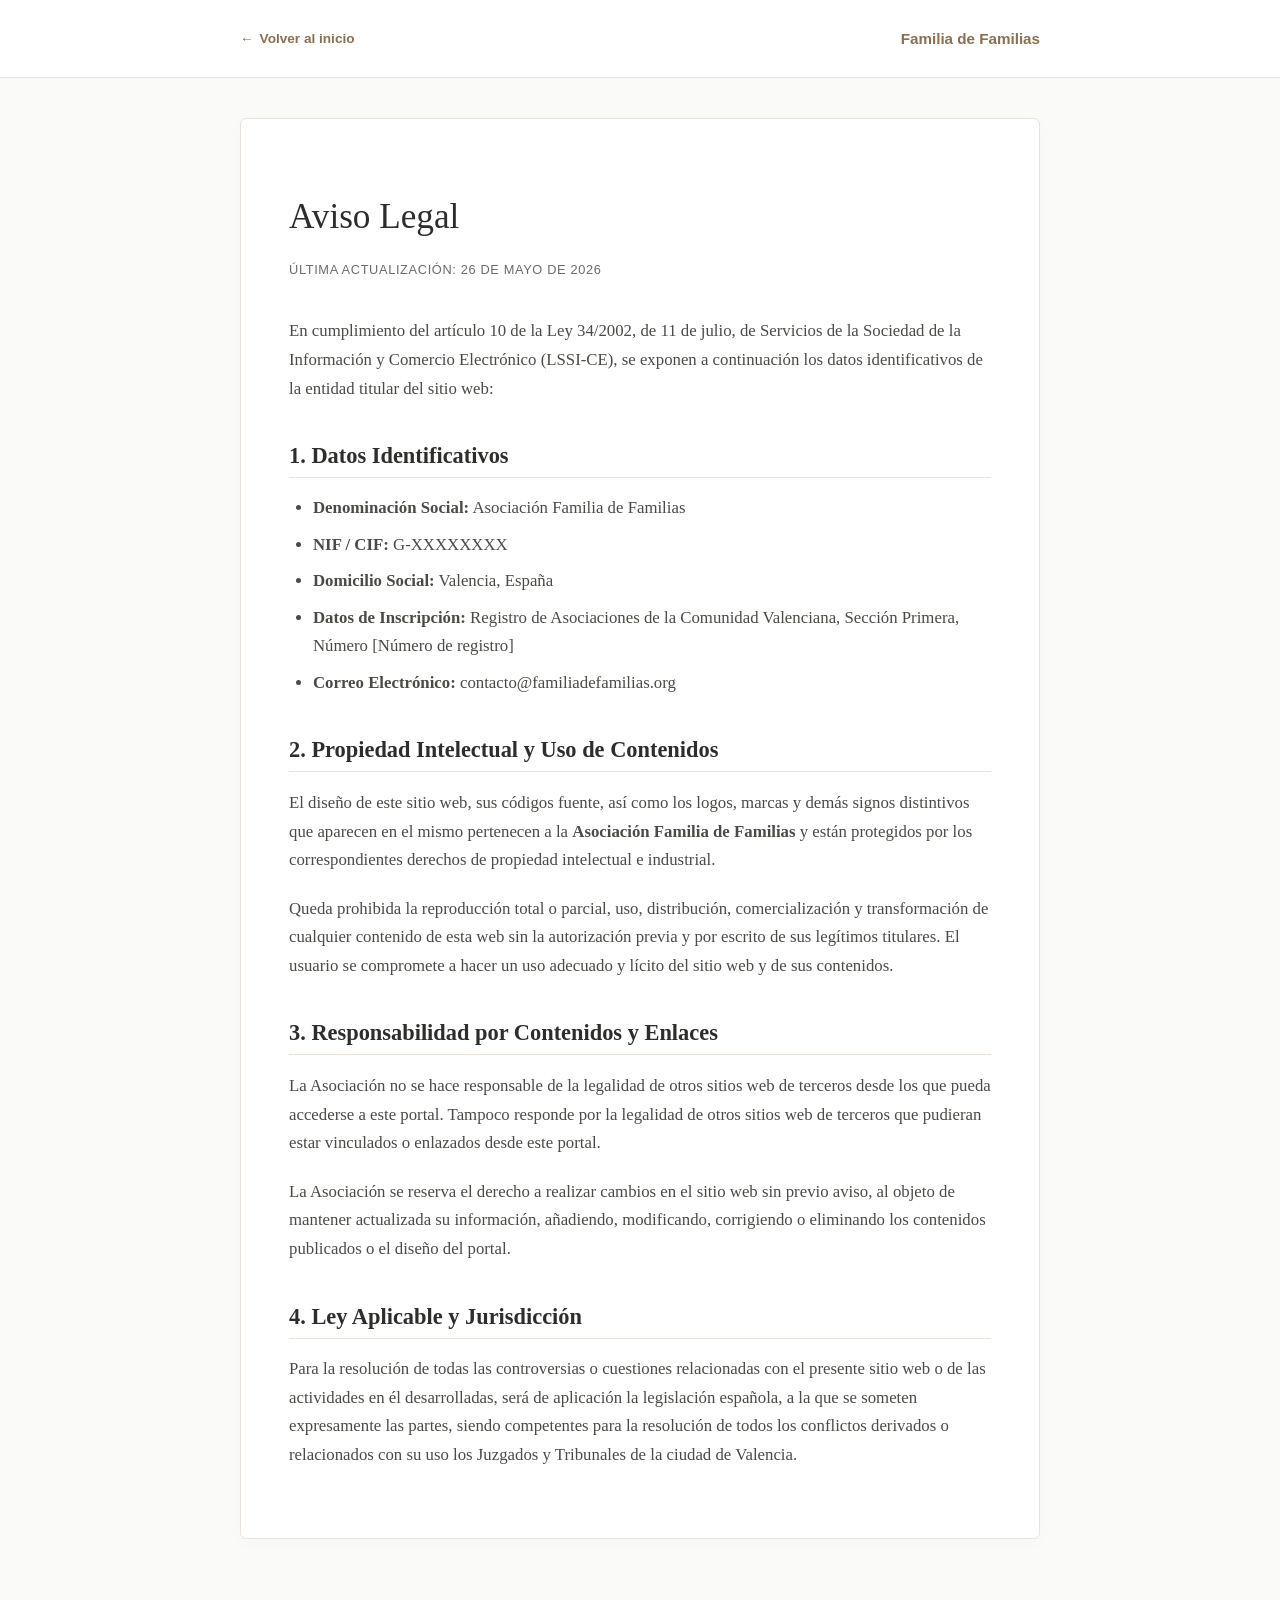
==== aviso-legal.html @ d3eb5811 "feat: implementar politicas de privacidad, aviso legal, cookies y banner RGPD/LSSI-CE" ====
<!DOCTYPE html>
<html lang="es">
<head>
    <meta charset="UTF-8">
    <meta name="viewport" content="width=device-width, initial-scale=1.0">
    <title>Aviso Legal - Familia de Familias</title>
    <link rel="stylesheet" href="css/legal.css">
    <style>
        body {
            font-family: 'Georgia', 'Times New Roman', serif;
            margin: 0;
            padding: 0;
            background: var(--bg);
            color: var(--text);
        }
    </style>
</head>
<body class="legal-page">

<header class="legal-header">
    <div class="legal-header-inner">
        <a href="index.html" class="legal-back-link">
            <span>&larr;</span> Volver al inicio
        </a>
        <div style="font-family: -apple-system, sans-serif; font-size: 0.95rem; font-weight: 700; color: var(--accent);">
            Familia de Familias
        </div>
    </div>
</header>

<main class="legal-content-container">
    <article class="legal-content-card">
        <h1>Aviso Legal</h1>
        <div class="last-update">Última actualización: 26 de mayo de 2026</div>

        <p>En cumplimiento del artículo 10 de la Ley 34/2002, de 11 de julio, de Servicios de la Sociedad de la Información y Comercio Electrónico (LSSI-CE), se exponen a continuación los datos identificativos de la entidad titular del sitio web:</p>

        <h2>1. Datos Identificativos</h2>
        <ul>
            <li><strong>Denominación Social:</strong> Asociación Familia de Familias</li>
            <li><strong>NIF / CIF:</strong> G-XXXXXXXX</li>
            <li><strong>Domicilio Social:</strong> Valencia, España</li>
            <li><strong>Datos de Inscripción:</strong> Registro de Asociaciones de la Comunidad Valenciana, Sección Primera, Número [Número de registro]</li>
            <li><strong>Correo Electrónico:</strong> contacto@familiadefamilias.org</li>
        </ul>

        <h2>2. Propiedad Intelectual y Uso de Contenidos</h2>
        <p>El diseño de este sitio web, sus códigos fuente, así como los logos, marcas y demás signos distintivos que aparecen en el mismo pertenecen a la <strong>Asociación Familia de Familias</strong> y están protegidos por los correspondientes derechos de propiedad intelectual e industrial.</p>
        <p>Queda prohibida la reproducción total o parcial, uso, distribución, comercialización y transformación de cualquier contenido de esta web sin la autorización previa y por escrito de sus legítimos titulares. El usuario se compromete a hacer un uso adecuado y lícito del sitio web y de sus contenidos.</p>

        <h2>3. Responsabilidad por Contenidos y Enlaces</h2>
        <p>La Asociación no se hace responsable de la legalidad de otros sitios web de terceros desde los que pueda accederse a este portal. Tampoco responde por la legalidad de otros sitios web de terceros que pudieran estar vinculados o enlazados desde este portal.</p>
        <p>La Asociación se reserva el derecho a realizar cambios en el sitio web sin previo aviso, al objeto de mantener actualizada su información, añadiendo, modificando, corrigiendo o eliminando los contenidos publicados o el diseño del portal.</p>

        <h2>4. Ley Aplicable y Jurisdicción</h2>
        <p>Para la resolución de todas las controversias o cuestiones relacionadas con el presente sitio web o de las actividades en él desarrolladas, será de aplicación la legislación española, a la que se someten expresamente las partes, siendo competentes para la resolución de todos los conflictos derivados o relacionados con su uso los Juzgados y Tribunales de la ciudad de Valencia.</p>
    </article>
</main>

</body>
</html>
---- css/legal.css ----
/* CSS Modular para Banner de Cookies, Modal de Configuración y Páginas Legales */

:root {
    /* Variables de la web principal */
    --bg: #fafaf8;
    --text: #2d2d2b;
    --muted: #6b6b67;
    --accent: #8b6f4e;
    --accent-light: #f0ebe3;
    --border: #e8e4dd;
    --white: #ffffff;
    --radius: 6px;

    /* Variables específicas del consentimiento */
    --legal-overlay: rgba(45, 45, 43, 0.5);
    --legal-shadow: 0 12px 40px rgba(139, 111, 78, 0.12);
    --legal-transition: all 0.3s cubic-bezier(0.25, 0.8, 0.25, 1);
}

/* ==========================================================================
   1. Banner de Cookies (Glassmorphism & Micro-animations)
   ========================================================================== */
#cookie-banner {
    position: fixed;
    bottom: 24px;
    right: 24px;
    max-width: 420px;
    width: calc(100% - 48px);
    background: rgba(255, 255, 255, 0.9);
    backdrop-filter: blur(16px);
    -webkit-backdrop-filter: blur(16px);
    border: 1px solid rgba(232, 228, 221, 0.8);
    border-radius: 12px;
    padding: 24px;
    box-shadow: var(--legal-shadow);
    z-index: 9999;
    transform: translateY(100px);
    opacity: 0;
    transition: var(--legal-transition);
    display: none; /* Se activa mediante JS */
}

#cookie-banner.show {
    display: block;
    transform: translateY(0);
    opacity: 1;
}

#cookie-banner h3 {
    font-family: 'Georgia', serif;
    font-size: 1.15rem;
    color: var(--text);
    margin-bottom: 10px;
    font-weight: 600;
}

#cookie-banner p {
    font-family: -apple-system, BlinkMacSystemFont, 'Segoe UI', Roboto, sans-serif;
    font-size: 0.85rem;
    color: var(--muted);
    line-height: 1.5;
    margin-bottom: 18px;
}

#cookie-banner p a {
    color: var(--accent);
    text-decoration: underline;
    transition: color 0.2s;
}

#cookie-banner p a:hover {
    color: var(--text);
}

/* Contenedor de Botones */
.cookie-buttons {
    display: flex;
    flex-wrap: wrap;
    gap: 8px;
}

.cookie-btn {
    flex: 1;
    min-width: 100px;
    padding: 10px 14px;
    border-radius: 6px;
    font-family: -apple-system, BlinkMacSystemFont, sans-serif;
    font-size: 0.8rem;
    font-weight: 600;
    text-align: center;
    cursor: pointer;
    transition: var(--legal-transition);
    border: 1px solid transparent;
}

.cookie-btn-primary {
    background: var(--accent);
    color: var(--white);
}

.cookie-btn-primary:hover {
    background: #7a5f3e;
    transform: translateY(-1px);
}

.cookie-btn-secondary {
    background: var(--accent-light);
    color: var(--accent);
    border: 1px solid var(--border);
}

.cookie-btn-secondary:hover {
    background: var(--border);
    color: var(--text);
    transform: translateY(-1px);
}

.cookie-btn-text {
    background: transparent;
    color: var(--muted);
    border: 1px solid var(--border);
    flex: 1 1 100%; /* Ocupa fila completa si es necesario */
}

.cookie-btn-text:hover {
    background: rgba(232, 228, 221, 0.3);
    color: var(--text);
}

/* ==========================================================================
   2. Modal de Configuración (Personalización Granular)
   ========================================================================== */
#cookie-modal {
    position: fixed;
    top: 0;
    left: 0;
    width: 100%;
    height: 100%;
    background: var(--legal-overlay);
    backdrop-filter: blur(8px);
    -webkit-backdrop-filter: blur(8px);
    z-index: 10000;
    display: flex;
    align-items: center;
    justify-content: center;
    opacity: 0;
    pointer-events: none;
    transition: opacity 0.3s ease;
}

#cookie-modal.show {
    opacity: 1;
    pointer-events: auto;
}

.cookie-modal-card {
    background: var(--white);
    border: 1px solid var(--border);
    border-radius: 16px;
    width: 90%;
    max-width: 520px;
    padding: 32px;
    box-shadow: 0 20px 50px rgba(0, 0, 0, 0.15);
    transform: scale(0.9);
    transition: transform 0.3s cubic-bezier(0.25, 0.8, 0.25, 1);
}

#cookie-modal.show .cookie-modal-card {
    transform: scale(1);
}

.cookie-modal-header {
    display: flex;
    justify-content: space-between;
    align-items: center;
    border-bottom: 1px solid var(--border);
    padding-bottom: 16px;
    margin-bottom: 20px;
}

.cookie-modal-header h3 {
    font-family: 'Georgia', serif;
    font-size: 1.3rem;
    color: var(--text);
}

.cookie-modal-close {
    background: none;
    border: none;
    font-size: 1.5rem;
    cursor: pointer;
    color: var(--muted);
    transition: color 0.2s;
    line-height: 1;
}

.cookie-modal-close:hover {
    color: var(--text);
}

.cookie-modal-body {
    max-height: 350px;
    overflow-y: auto;
    margin-bottom: 24px;
    padding-right: 8px;
}

/* Scrollbar personalizado para el modal */
.cookie-modal-body::-webkit-scrollbar {
    width: 6px;
}
.cookie-modal-body::-webkit-scrollbar-track {
    background: var(--bg);
}
.cookie-modal-body::-webkit-scrollbar-thumb {
    background: var(--border);
    border-radius: 3px;
}

/* Fila de Opción de Cookies */
.cookie-option-row {
    display: flex;
    justify-content: space-between;
    align-items: flex-start;
    padding: 16px 0;
    border-bottom: 1px dashed var(--border);
}

.cookie-option-row:last-child {
    border-bottom: none;
}

.cookie-option-info {
    max-width: 80%;
}

.cookie-option-info h4 {
    font-family: -apple-system, BlinkMacSystemFont, sans-serif;
    font-size: 0.95rem;
    color: var(--text);
    margin-bottom: 4px;
    font-weight: 600;
}

.cookie-option-info p {
    font-family: -apple-system, BlinkMacSystemFont, sans-serif;
    font-size: 0.8rem;
    color: var(--muted);
    line-height: 1.4;
    margin: 0;
}

/* Interruptor Deslizante (Toggle Switch) */
.cookie-switch {
    position: relative;
    display: inline-block;
    width: 44px;
    height: 24px;
}

.cookie-switch input {
    opacity: 0;
    width: 0;
    height: 0;
}

.cookie-slider {
    position: absolute;
    cursor: pointer;
    top: 0;
    left: 0;
    right: 0;
    bottom: 0;
    background-color: var(--border);
    transition: .3s;
    border-radius: 24px;
}

.cookie-slider:before {
    position: absolute;
    content: "";
    height: 18px;
    width: 18px;
    left: 3px;
    bottom: 3px;
    background-color: var(--white);
    transition: .3s;
    border-radius: 50%;
    box-shadow: 0 1px 3px rgba(0,0,0,0.1);
}

.cookie-switch input:checked + .cookie-slider {
    background-color: var(--accent);
}

.cookie-switch input:checked + .cookie-slider:before {
    transform: translateX(20px);
}

.cookie-switch input:disabled + .cookie-slider {
    background-color: #e2dfda;
    cursor: not-allowed;
}

.cookie-switch input:disabled + .cookie-slider:before {
    background-color: #b5b1a9;
}

/* Footer del modal */
.cookie-modal-footer {
    display: flex;
    justify-content: flex-end;
    gap: 12px;
}

/* ==========================================================================
   3. Estilos Generales para las Páginas Legales
   ========================================================================== */
.legal-page {
    background-color: var(--bg);
    min-height: 100vh;
    display: flex;
    flex-direction: column;
}

.legal-header {
    border-bottom: 1px solid var(--border);
    padding: 30px 2rem;
    background: var(--white);
    position: sticky;
    top: 0;
    z-index: 100;
}

.legal-header-inner {
    max-width: 800px;
    margin: 0 auto;
    display: flex;
    justify-content: space-between;
    align-items: center;
}

.legal-back-link {
    font-family: -apple-system, BlinkMacSystemFont, sans-serif;
    font-size: 0.85rem;
    color: var(--accent);
    text-decoration: none;
    font-weight: 600;
    display: flex;
    align-items: center;
    gap: 6px;
    transition: color 0.2s;
}

.legal-back-link:hover {
    color: var(--text);
}

.legal-content-container {
    max-width: 800px;
    margin: 40px auto 80px;
    padding: 0 2rem;
    flex-grow: 1;
}

.legal-content-card {
    background: var(--white);
    border: 1px solid var(--border);
    border-radius: var(--radius);
    padding: 48px;
    box-shadow: 0 4px 20px rgba(0, 0, 0, 0.02);
}

.legal-content-card h1 {
    font-family: 'Georgia', serif;
    font-size: 2.2rem;
    line-height: 1.2;
    color: var(--text);
    margin-bottom: 1.5rem;
    font-weight: 400;
}

.legal-content-card .last-update {
    font-family: -apple-system, BlinkMacSystemFont, sans-serif;
    font-size: 0.8rem;
    color: var(--muted);
    margin-bottom: 2.5rem;
    text-transform: uppercase;
    letter-spacing: 0.05em;
}

.legal-content-card h2 {
    font-family: 'Georgia', serif;
    font-size: 1.4rem;
    margin-top: 2.5rem;
    margin-bottom: 1rem;
    color: var(--text);
    border-bottom: 1px solid var(--border);
    padding-bottom: 8px;
}

.legal-content-card h3 {
    font-family: -apple-system, BlinkMacSystemFont, sans-serif;
    font-size: 1.05rem;
    font-weight: 600;
    margin-top: 1.5rem;
    margin-bottom: 0.5rem;
    color: var(--text);
}

.legal-content-card p {
    font-family: 'Georgia', serif;
    font-size: 1.05rem;
    line-height: 1.7;
    color: #4a4a46;
    margin-bottom: 1.25rem;
}

.legal-content-card ul, .legal-content-card ol {
    margin-bottom: 1.5rem;
    padding-left: 1.5rem;
}

.legal-content-card li {
    font-family: 'Georgia', serif;
    font-size: 1.05rem;
    line-height: 1.7;
    color: #4a4a46;
    margin-bottom: 0.5rem;
}

.legal-table {
    width: 100%;
    border-collapse: collapse;
    margin: 1.5rem 0;
    font-size: 0.9rem;
}

.legal-table th, .legal-table td {
    border: 1px solid var(--border);
    padding: 12px;
    text-align: left;
}

.legal-table th {
    background-color: var(--bg);
    color: var(--text);
    font-weight: 600;
}

/* Ajustes responsivos */
@media (max-width: 768px) {
    #cookie-banner {
        bottom: 0;
        right: 0;
        width: 100%;
        max-width: 100%;
        border-radius: 12px 12px 0 0;
        border-left: none;
        border-right: none;
        border-bottom: none;
        padding: 20px;
    }

    .cookie-btn {
        flex: 1 1 calc(50% - 4px);
    }

    .cookie-btn-text {
        flex: 1 1 100%;
    }

    .cookie-modal-card {
        padding: 20px;
        width: 95%;
    }

    .legal-content-card {
        padding: 24px;
    }

    .legal-content-card h1 {
        font-size: 1.75rem;
    }
}

/* Enlaces del Footer */
.footer-links {
    margin-top: 1.5rem;
    display: flex;
    justify-content: center;
    gap: 1.5rem;
    flex-wrap: wrap;
}

.footer-links a {
    color: var(--muted);
    text-decoration: none;
    font-size: 0.78rem;
    font-weight: 500;
    transition: color 0.2s ease, transform 0.2s ease;
    font-family: -apple-system, BlinkMacSystemFont, 'Segoe UI', sans-serif;
    display: inline-block;
}

.footer-links a:hover {
    color: var(--text);
    transform: translateY(-1px);
}
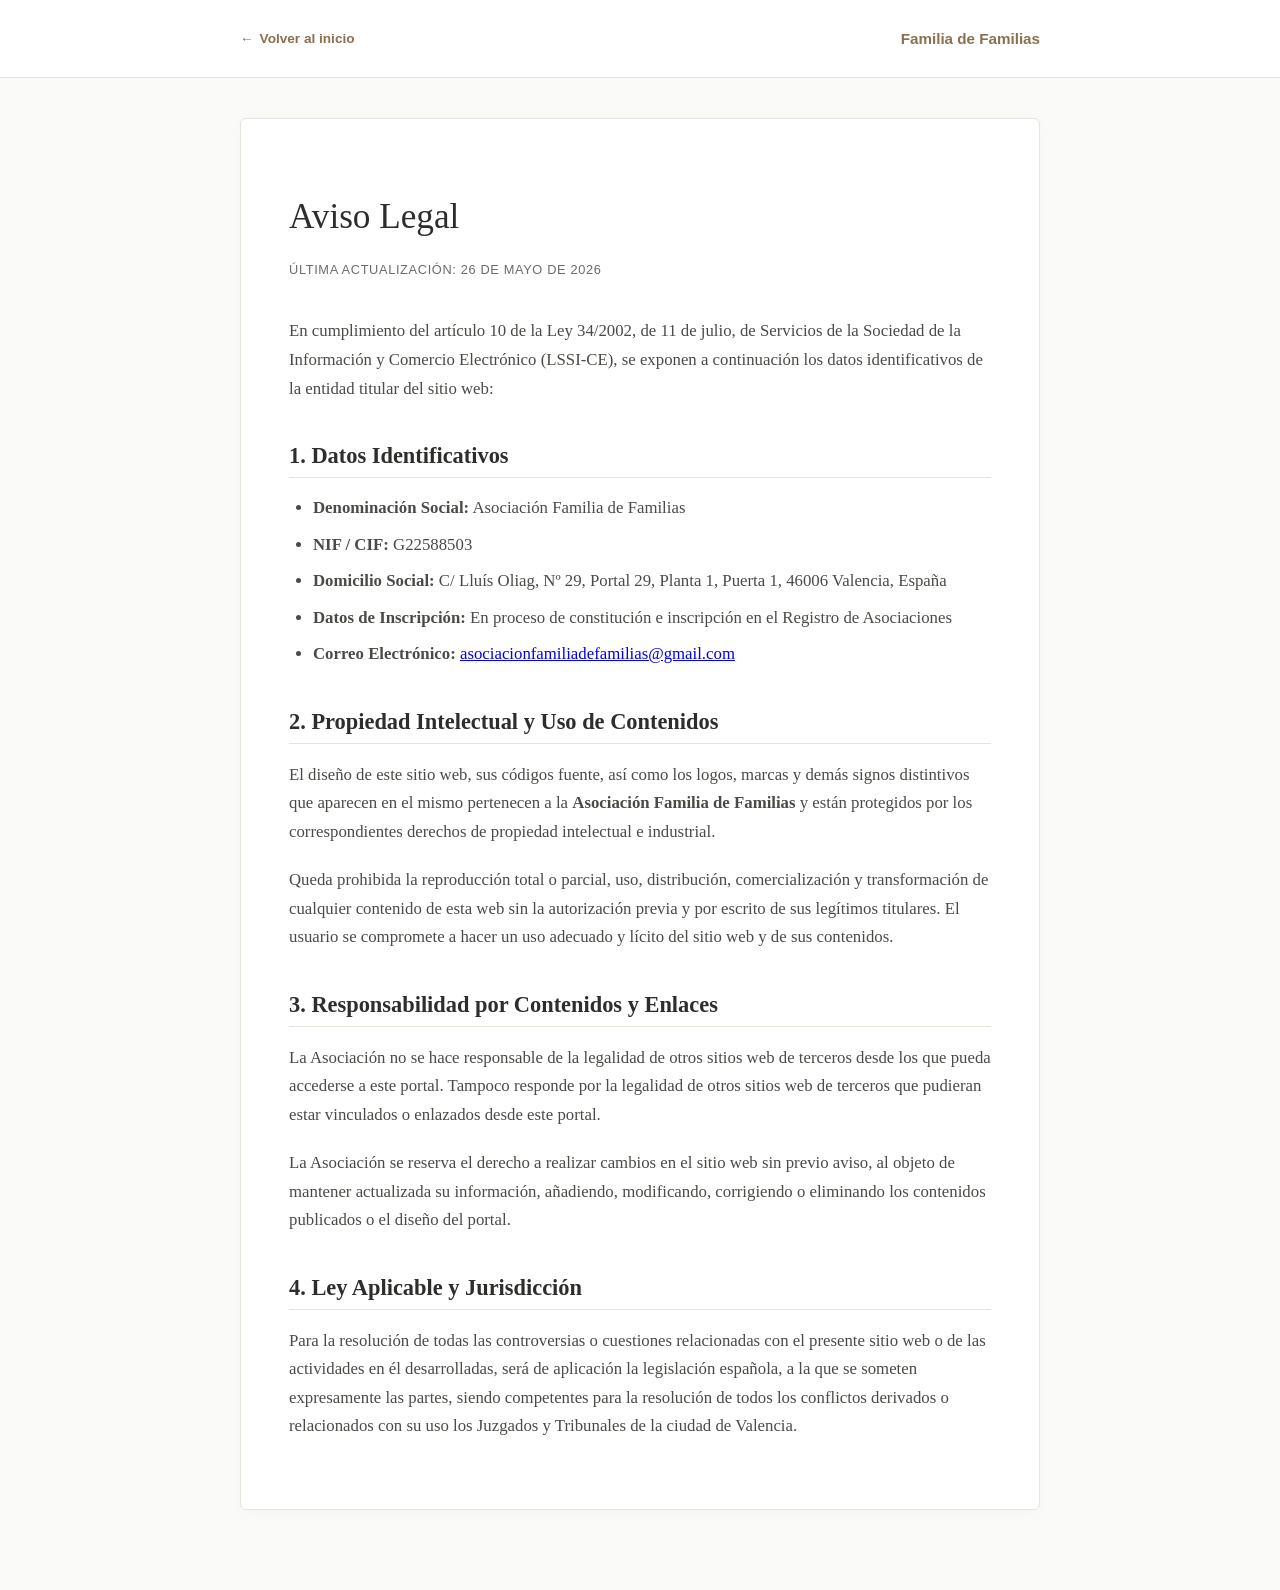
==== commit 6968545c: "feat: actualizar datos de identificacion fiscal y email real de la Asociacion" ====
--- a/aviso-legal.html
+++ b/aviso-legal.html
@@ -38,10 +38,10 @@
         <h2>1. Datos Identificativos</h2>
         <ul>
             <li><strong>Denominación Social:</strong> Asociación Familia de Familias</li>
-            <li><strong>NIF / CIF:</strong> G-XXXXXXXX</li>
-            <li><strong>Domicilio Social:</strong> Valencia, España</li>
-            <li><strong>Datos de Inscripción:</strong> Registro de Asociaciones de la Comunidad Valenciana, Sección Primera, Número [Número de registro]</li>
-            <li><strong>Correo Electrónico:</strong> contacto@familiadefamilias.org</li>
+            <li><strong>NIF / CIF:</strong> G22588503</li>
+            <li><strong>Domicilio Social:</strong> C/ Lluís Oliag, Nº 29, Portal 29, Planta 1, Puerta 1, 46006 Valencia, España</li>
+            <li><strong>Datos de Inscripción:</strong> En proceso de constitución e inscripción en el Registro de Asociaciones</li>
+            <li><strong>Correo Electrónico:</strong> <a href="mailto:asociacionfamiliadefamilias@gmail.com">asociacionfamiliadefamilias@gmail.com</a></li>
         </ul>
 
         <h2>2. Propiedad Intelectual y Uso de Contenidos</h2>
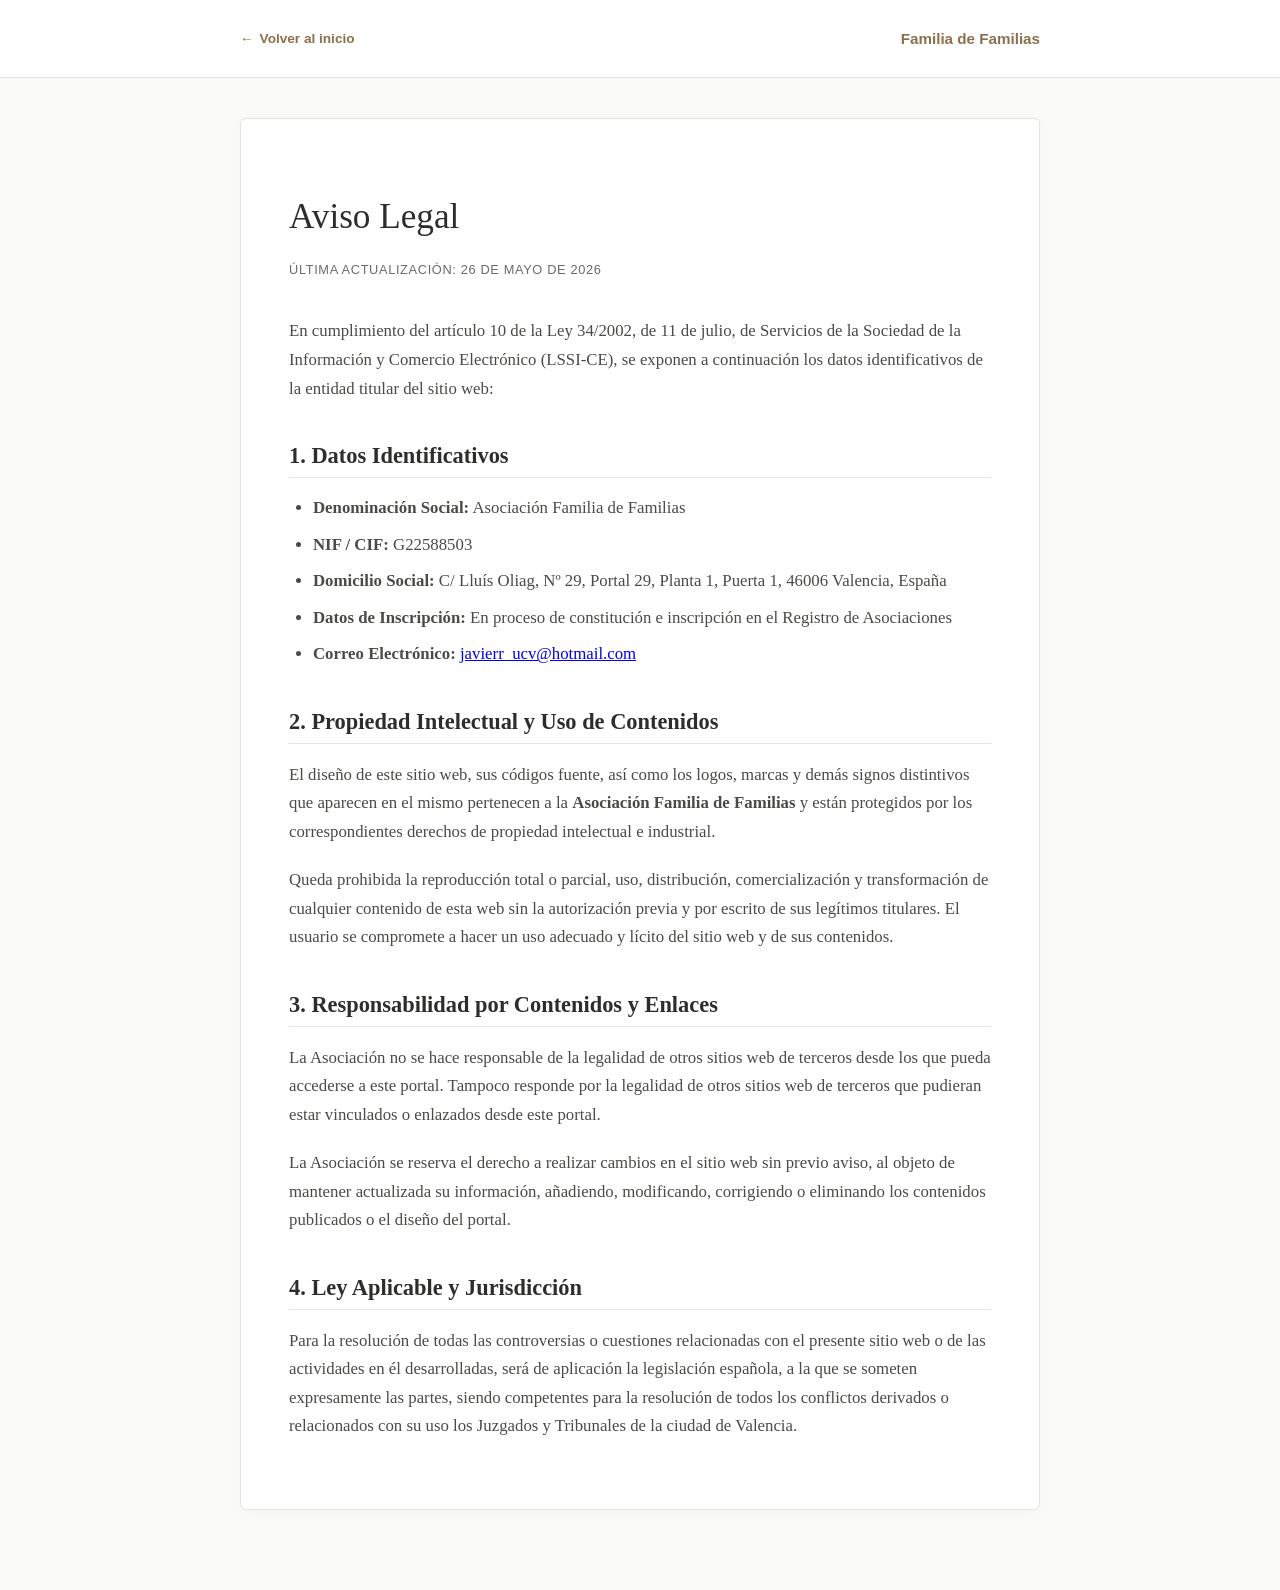
==== commit 460929b4: "test: cambiar temporalmente el correo de recepcion al del usuario para pruebas" ====
--- a/aviso-legal.html
+++ b/aviso-legal.html
@@ -41,7 +41,7 @@
             <li><strong>NIF / CIF:</strong> G22588503</li>
             <li><strong>Domicilio Social:</strong> C/ Lluís Oliag, Nº 29, Portal 29, Planta 1, Puerta 1, 46006 Valencia, España</li>
             <li><strong>Datos de Inscripción:</strong> En proceso de constitución e inscripción en el Registro de Asociaciones</li>
-            <li><strong>Correo Electrónico:</strong> <a href="mailto:asociacionfamiliadefamilias@gmail.com">asociacionfamiliadefamilias@gmail.com</a></li>
+            <li><strong>Correo Electrónico:</strong> <a href="mailto:javierr_ucv@hotmail.com">javierr_ucv@hotmail.com</a></li>
         </ul>
 
         <h2>2. Propiedad Intelectual y Uso de Contenidos</h2>
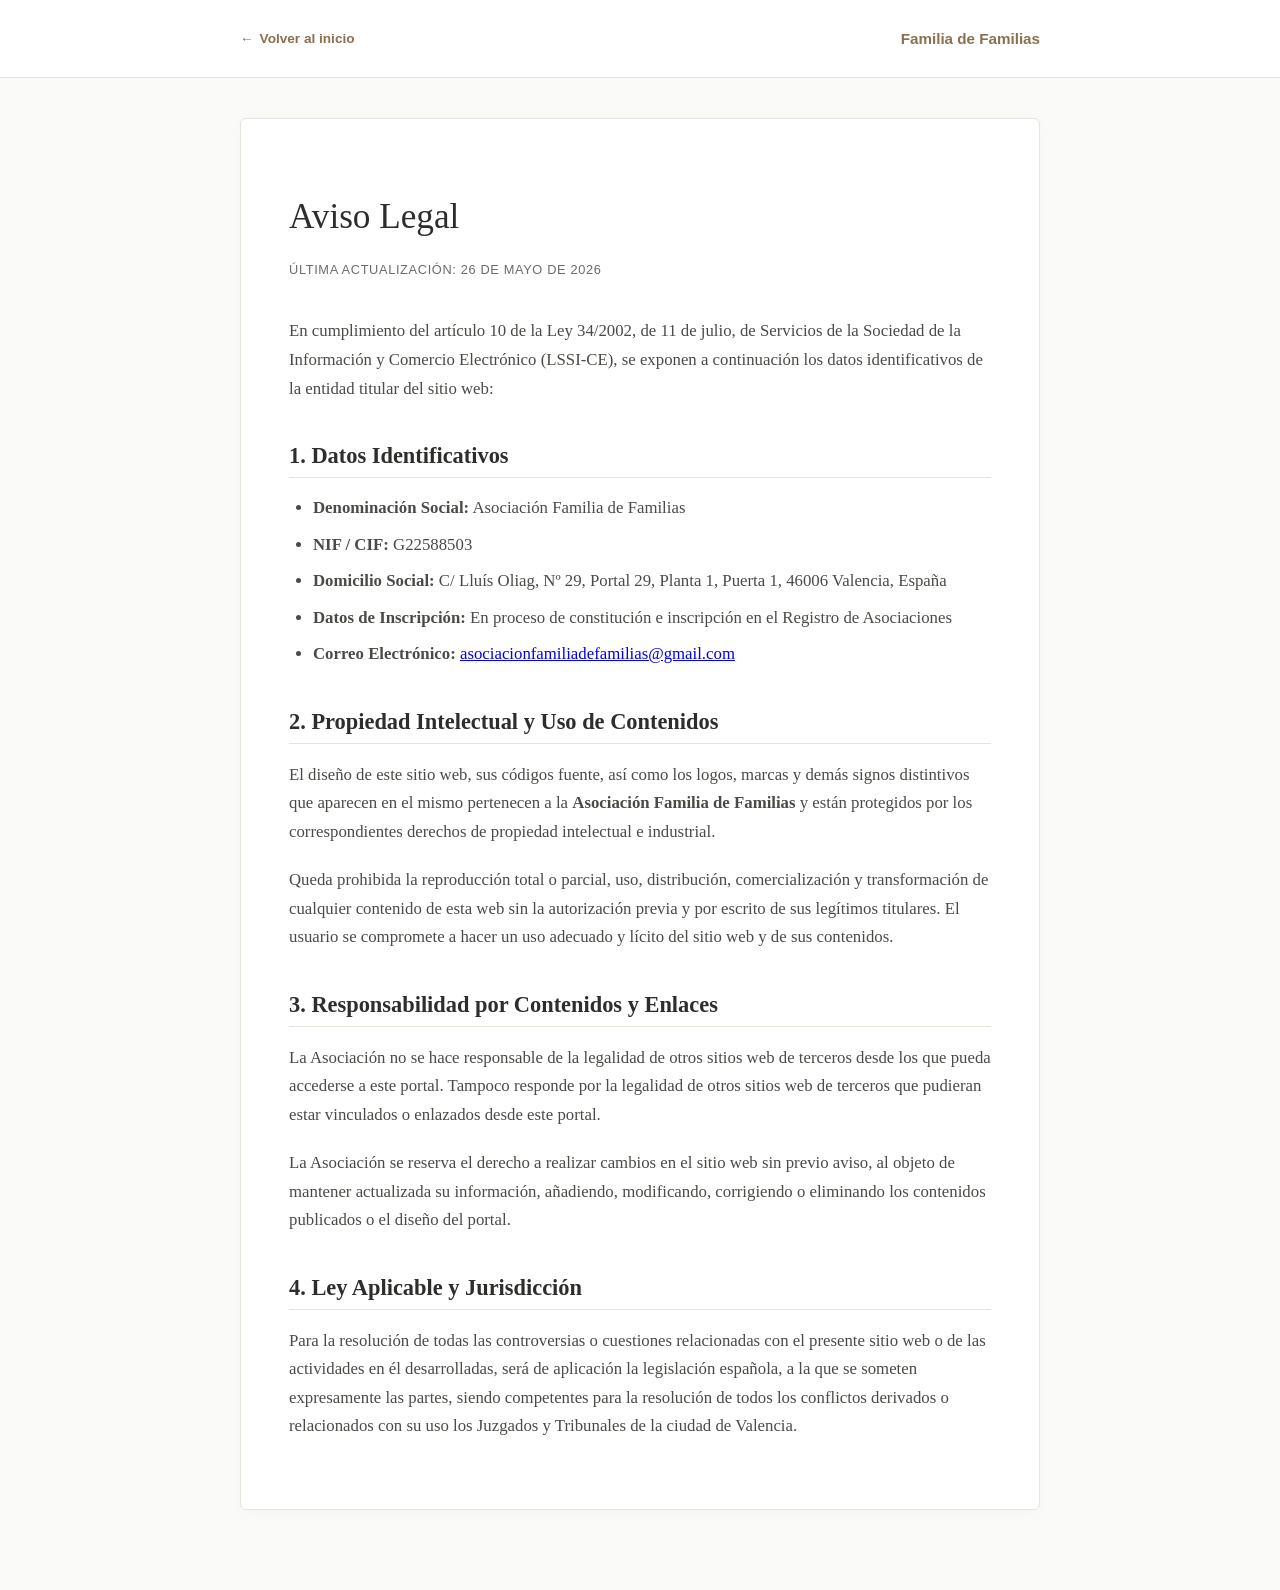
==== commit b514f51a: "feat: establecer definitivamente el correo oficial de la Asociacion" ====
--- a/aviso-legal.html
+++ b/aviso-legal.html
@@ -41,7 +41,7 @@
             <li><strong>NIF / CIF:</strong> G22588503</li>
             <li><strong>Domicilio Social:</strong> C/ Lluís Oliag, Nº 29, Portal 29, Planta 1, Puerta 1, 46006 Valencia, España</li>
             <li><strong>Datos de Inscripción:</strong> En proceso de constitución e inscripción en el Registro de Asociaciones</li>
-            <li><strong>Correo Electrónico:</strong> <a href="mailto:javierr_ucv@hotmail.com">javierr_ucv@hotmail.com</a></li>
+            <li><strong>Correo Electrónico:</strong> <a href="mailto:asociacionfamiliadefamilias@gmail.com">asociacionfamiliadefamilias@gmail.com</a></li>
         </ul>
 
         <h2>2. Propiedad Intelectual y Uso de Contenidos</h2>
